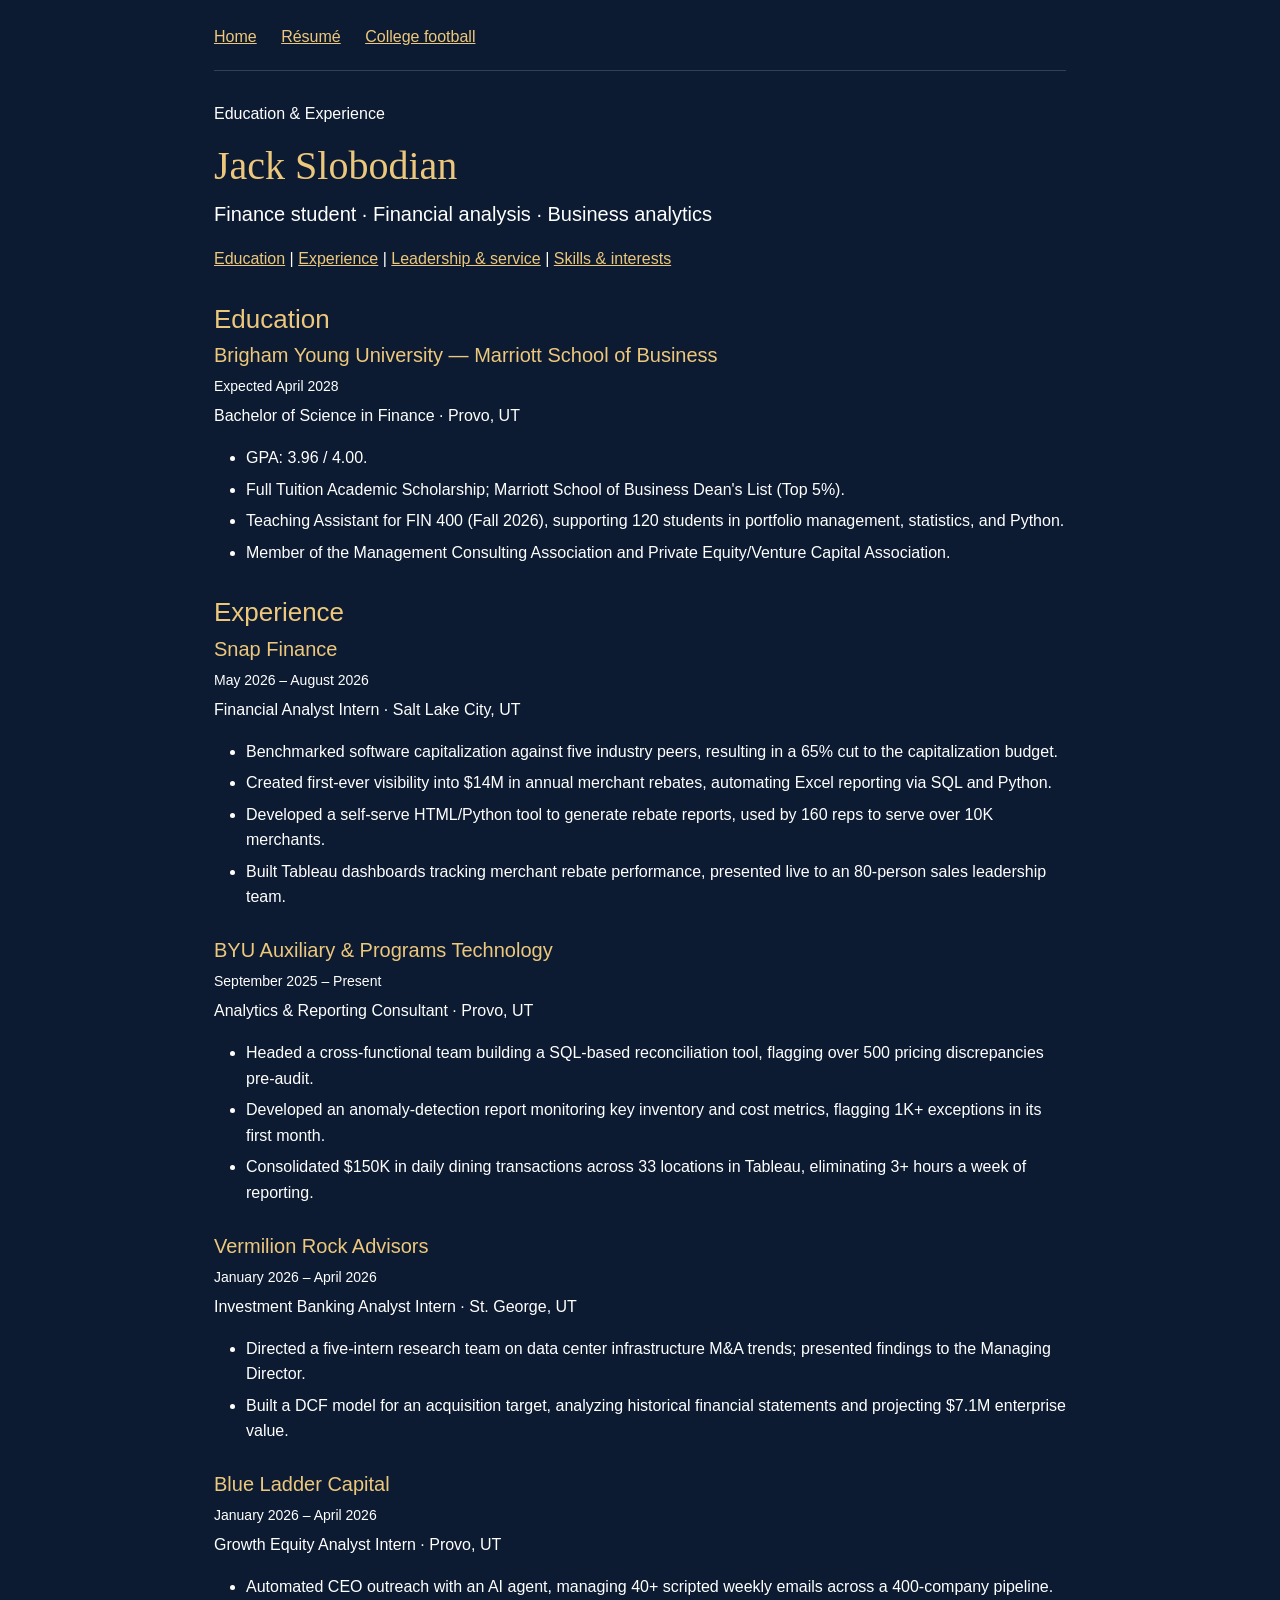
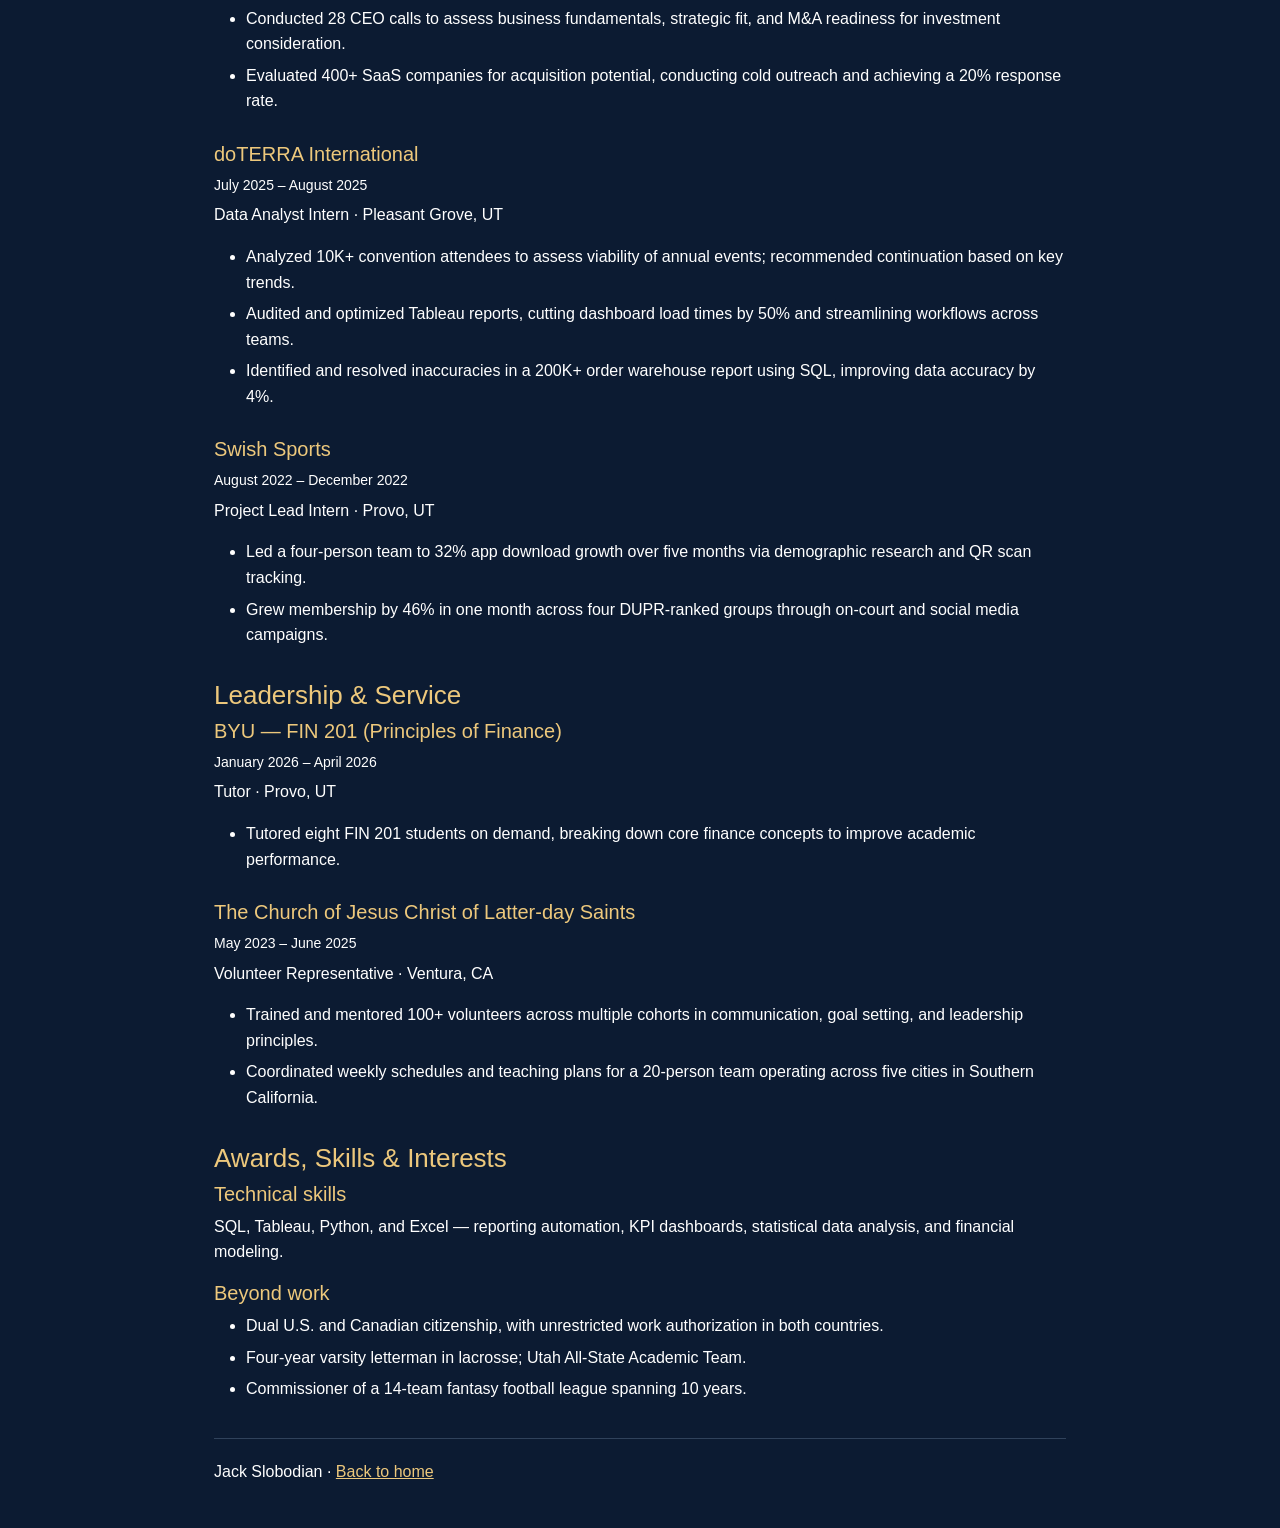
==== resume.html @ d4ab3536 "Add personal website and field-goal game" ====
<!DOCTYPE html>
<html lang="en">
<head>
  <meta charset="UTF-8">
  <meta name="viewport" content="width=device-width, initial-scale=1">
  <meta name="description" content="Education, experience, leadership, and skills of Jack Slobodian.">
  <title>Résumé | Jack Slobodian</title>
  <link href="https://cdn.jsdelivr.net/npm/bootstrap@5.3.3/dist/css/bootstrap.min.css" rel="stylesheet">
  <link href="professional.css" rel="stylesheet">
</head>
<body>
  <a class="skip-link" href="#main">Skip to content</a>
  <main id="main" class="container">
    <nav class="site-nav" aria-label="Main navigation">
      <a href="index.html">Home</a>
      <a href="resume.html" aria-current="page">Résumé</a>
      <a href="scratch.html">College football</a>
    </nav>
    <div>
      <p class="eyebrow">Education &amp; Experience</p>
      <h1>Jack Slobodian</h1>
      <p class="lead">Finance student &middot; Financial analysis &middot; Business analytics</p>
      <nav aria-label="Résumé sections">
        <a href="#education">Education</a> |
        <a href="#experience">Experience</a> |
        <a href="#leadership">Leadership &amp; service</a> |
        <a href="#skills">Skills &amp; interests</a>
      </nav>
    </div>
    <section id="education" class="resume-section">
      <h2>Education</h2>
      <div class="resume-entry">
        <h3>Brigham Young University &mdash; Marriott School of Business</h3>
        <p class="entry-date">Expected April 2028</p>
        <p class="role">Bachelor of Science in Finance &middot; Provo, UT</p>
        <ul>
          <li>GPA: 3.96 / 4.00.</li>
          <li>Full Tuition Academic Scholarship; Marriott School of Business Dean's List (Top 5%).</li>
          <li>Teaching Assistant for FIN 400 (Fall 2026), supporting 120 students in portfolio management, statistics, and Python.</li>
          <li>Member of the Management Consulting Association and Private Equity/Venture Capital Association.</li>
        </ul>
      </div>
    </section>
    <section id="experience" class="resume-section">
      <h2>Experience</h2>
      <div class="resume-entry">
        <h3>Snap Finance</h3>
        <p class="entry-date">May 2026 &ndash; August 2026</p>
        <p class="role">Financial Analyst Intern &middot; Salt Lake City, UT</p>
        <ul>
          <li>Benchmarked software capitalization against five industry peers, resulting in a 65% cut to the capitalization budget.</li>
          <li>Created first-ever visibility into $14M in annual merchant rebates, automating Excel reporting via SQL and Python.</li>
          <li>Developed a self-serve HTML/Python tool to generate rebate reports, used by 160 reps to serve over 10K merchants.</li>
          <li>Built Tableau dashboards tracking merchant rebate performance, presented live to an 80-person sales leadership team.</li>
        </ul>
      </div>
      <div class="resume-entry">
        <h3>BYU Auxiliary &amp; Programs Technology</h3>
        <p class="entry-date">September 2025 &ndash; Present</p>
        <p class="role">Analytics &amp; Reporting Consultant &middot; Provo, UT</p>
        <ul>
          <li>Headed a cross-functional team building a SQL-based reconciliation tool, flagging over 500 pricing discrepancies pre-audit.</li>
          <li>Developed an anomaly-detection report monitoring key inventory and cost metrics, flagging 1K+ exceptions in its first month.</li>
          <li>Consolidated $150K in daily dining transactions across 33 locations in Tableau, eliminating 3+ hours a week of reporting.</li>
        </ul>
      </div>
      <div class="resume-entry">
        <h3>Vermilion Rock Advisors</h3>
        <p class="entry-date">January 2026 &ndash; April 2026</p>
        <p class="role">Investment Banking Analyst Intern &middot; St. George, UT</p>
        <ul>
          <li>Directed a five-intern research team on data center infrastructure M&amp;A trends; presented findings to the Managing Director.</li>
          <li>Built a DCF model for an acquisition target, analyzing historical financial statements and projecting $7.1M enterprise value.</li>
        </ul>
      </div>
      <div class="resume-entry">
        <h3>Blue Ladder Capital</h3>
        <p class="entry-date">January 2026 &ndash; April 2026</p>
        <p class="role">Growth Equity Analyst Intern &middot; Provo, UT</p>
        <ul>
          <li>Automated CEO outreach with an AI agent, managing 40+ scripted weekly emails across a 400-company pipeline.</li>
          <li>Conducted 28 CEO calls to assess business fundamentals, strategic fit, and M&amp;A readiness for investment consideration.</li>
          <li>Evaluated 400+ SaaS companies for acquisition potential, conducting cold outreach and achieving a 20% response rate.</li>
        </ul>
      </div>
      <div class="resume-entry">
        <h3>doTERRA International</h3>
        <p class="entry-date">July 2025 &ndash; August 2025</p>
        <p class="role">Data Analyst Intern &middot; Pleasant Grove, UT</p>
        <ul>
          <li>Analyzed 10K+ convention attendees to assess viability of annual events; recommended continuation based on key trends.</li>
          <li>Audited and optimized Tableau reports, cutting dashboard load times by 50% and streamlining workflows across teams.</li>
          <li>Identified and resolved inaccuracies in a 200K+ order warehouse report using SQL, improving data accuracy by 4%.</li>
        </ul>
      </div>
      <div class="resume-entry">
        <h3>Swish Sports</h3>
        <p class="entry-date">August 2022 &ndash; December 2022</p>
        <p class="role">Project Lead Intern &middot; Provo, UT</p>
        <ul>
          <li>Led a four-person team to 32% app download growth over five months via demographic research and QR scan tracking.</li>
          <li>Grew membership by 46% in one month across four DUPR-ranked groups through on-court and social media campaigns.</li>
        </ul>
      </div>
    </section>
    <section id="leadership" class="resume-section">
      <h2>Leadership &amp; Service</h2>
      <div class="resume-entry">
        <h3>BYU &mdash; FIN 201 (Principles of Finance)</h3>
        <p class="entry-date">January 2026 &ndash; April 2026</p>
        <p class="role">Tutor &middot; Provo, UT</p>
        <ul><li>Tutored eight FIN 201 students on demand, breaking down core finance concepts to improve academic performance.</li></ul>
      </div>
      <div class="resume-entry">
        <h3>The Church of Jesus Christ of Latter-day Saints</h3>
        <p class="entry-date">May 2023 &ndash; June 2025</p>
        <p class="role">Volunteer Representative &middot; Ventura, CA</p>
        <ul>
          <li>Trained and mentored 100+ volunteers across multiple cohorts in communication, goal setting, and leadership principles.</li>
          <li>Coordinated weekly schedules and teaching plans for a 20-person team operating across five cities in Southern California.</li>
        </ul>
      </div>
    </section>
    <section id="skills" class="resume-section">
      <h2>Awards, Skills &amp; Interests</h2>
      <div class="resume-entry">
          <h3>Technical skills</h3>
          <p>SQL, Tableau, Python, and Excel &mdash; reporting automation, KPI dashboards, statistical data analysis, and financial modeling.</p>
          <h3>Beyond work</h3>
          <ul>
            <li>Dual U.S. and Canadian citizenship, with unrestricted work authorization in both countries.</li>
            <li>Four-year varsity letterman in lacrosse; Utah All-State Academic Team.</li>
            <li>Commissioner of a 14-team fantasy football league spanning 10 years.</li>
          </ul>
      </div>
    </section>
    <footer>Jack Slobodian &middot; <a href="index.html">Back to home</a></footer>
  </main>
</body>
</html>
---- professional.css ----
/* Colors and spacing for the two Bootstrap pages. */
body {
  background-color: #0c1b32;
  color: white;
  font-family: Arial, Helvetica, sans-serif;
  line-height: 1.6;
}

.container {
  max-width: 900px;
  padding: 24px;
}

h1, h2, h3 {
  color: #edc87c;
}

h1 {
  font-family: Georgia, 'Times New Roman', serif;
  font-size: 40px;
}

h2 {
  font-size: 26px;
}

h3 {
  font-size: 20px;
}

a {
  color: #edc87c;
}

a:hover {
  color: white;
}

.site-nav {
  border-bottom: 1px solid #30425b;
  padding-bottom: 20px;
  margin-bottom: 30px;
}

.site-nav a {
  display: inline-block;
  margin-right: 20px;
}

.btn-primary {
  background-color: #edc87c;
  border-color: #edc87c;
  color: #0c1b32;
}

.btn-primary:hover {
  background-color: #ffe5af;
  border-color: #ffe5af;
  color: #0c1b32;
}

.home-section, .resume-section {
  margin-top: 32px;
}

.resume-entry {
  margin-bottom: 28px;
}

.entry-date {
  font-size: 14px;
  margin-bottom: 4px;
}

.role {
  margin-top: 6px;
}

li {
  margin-bottom: 6px;
}

footer {
  border-top: 1px solid #30425b;
  margin-top: 36px;
  padding: 20px 0;
}

.skip-link {
  position: absolute;
  left: 16px;
  top: -60px;
  background-color: #edc87c;
  color: #0c1b32;
  padding: 10px;
}

.skip-link:focus {
  top: 10px;
}
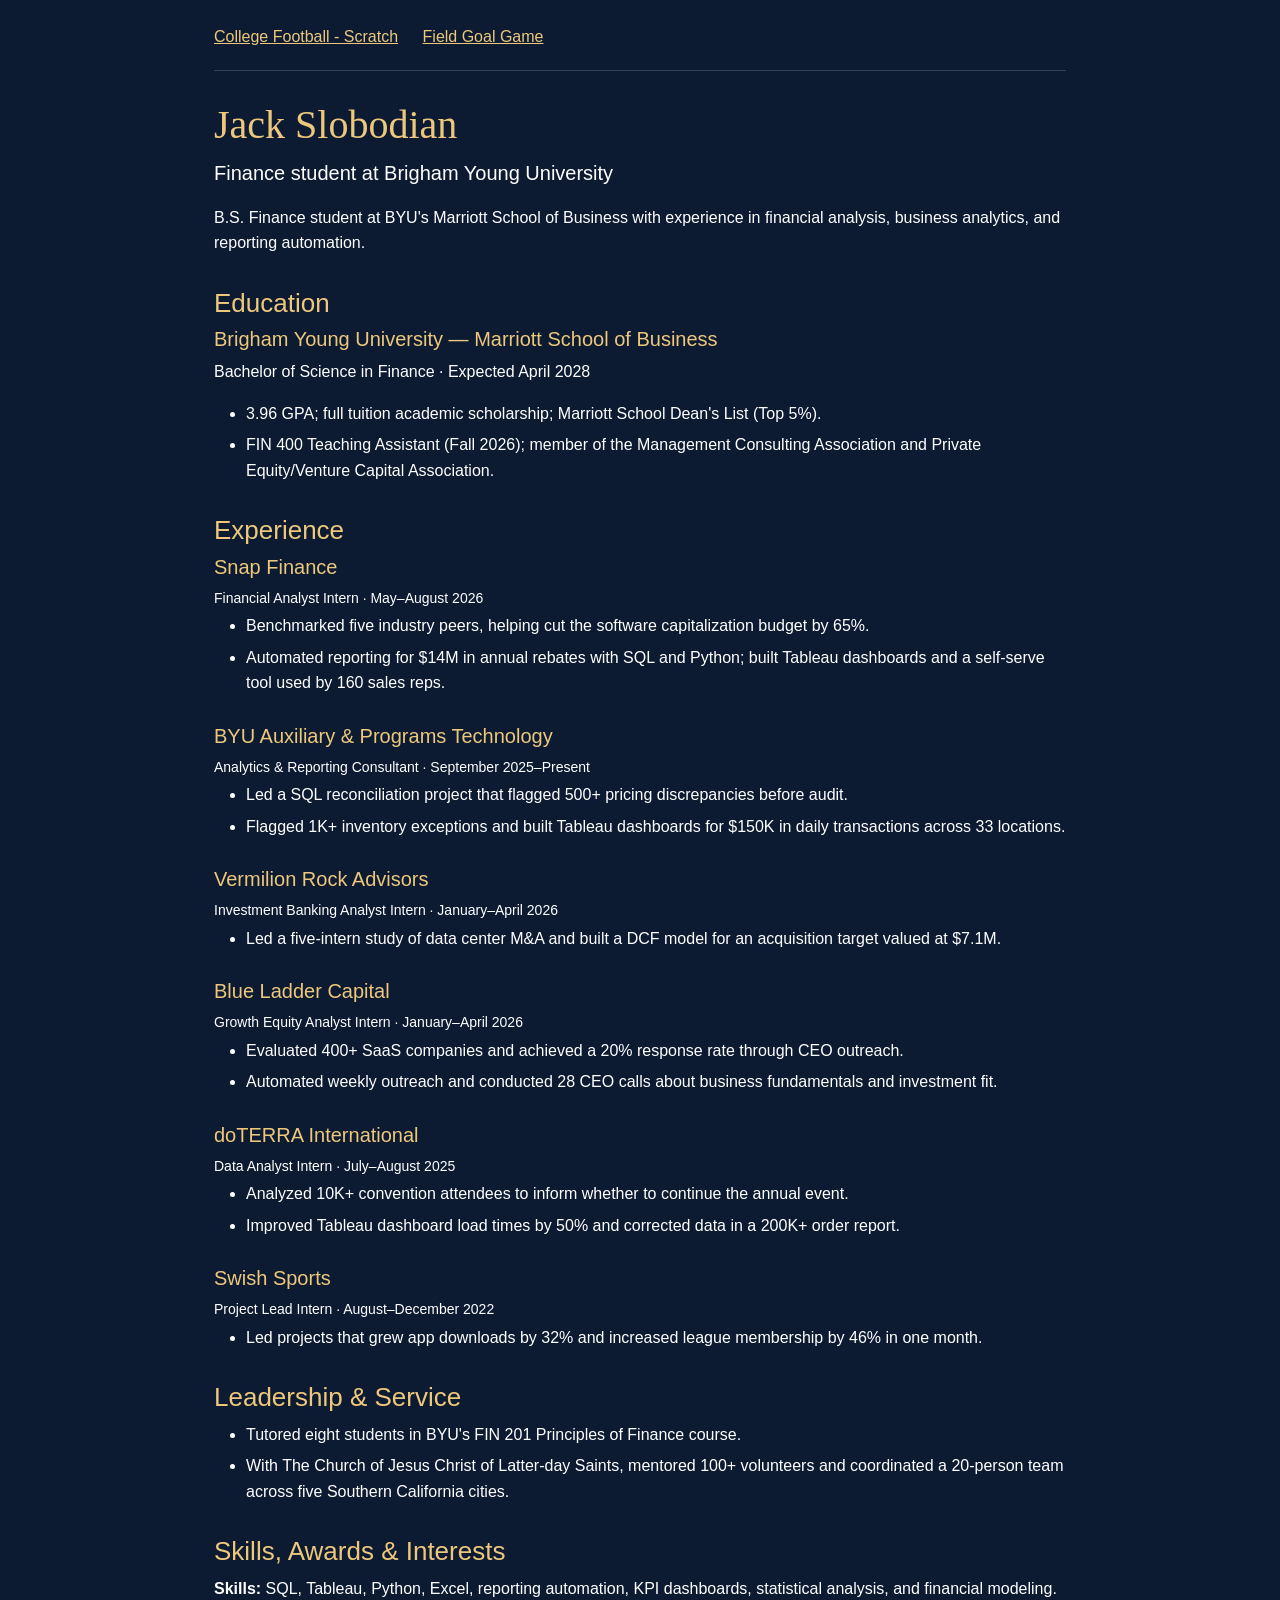
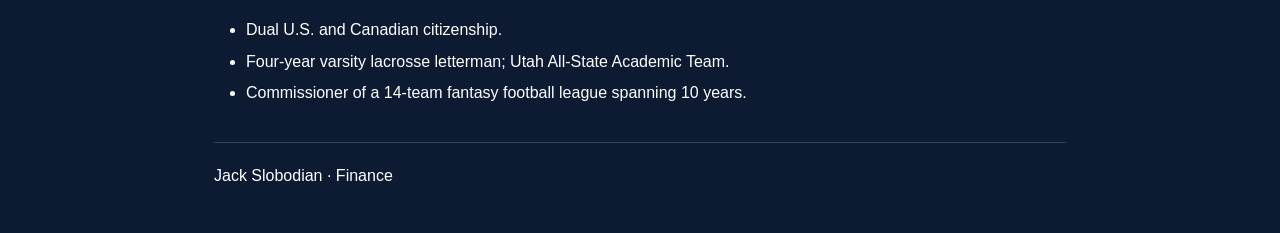
==== commit 61d7e1bc: "Make the résumé the home page" ====
--- a/resume.html
+++ b/resume.html
@@ -3,138 +3,10 @@
 <head>
   <meta charset="UTF-8">
   <meta name="viewport" content="width=device-width, initial-scale=1">
-  <meta name="description" content="Education, experience, leadership, and skills of Jack Slobodian.">
+  <meta http-equiv="refresh" content="0; url=index.html">
   <title>Résumé | Jack Slobodian</title>
-  <link href="https://cdn.jsdelivr.net/npm/bootstrap@5.3.3/dist/css/bootstrap.min.css" rel="stylesheet">
-  <link href="professional.css" rel="stylesheet">
 </head>
 <body>
-  <a class="skip-link" href="#main">Skip to content</a>
-  <main id="main" class="container">
-    <nav class="site-nav" aria-label="Main navigation">
-      <a href="index.html">Home</a>
-      <a href="resume.html" aria-current="page">Résumé</a>
-      <a href="scratch.html">College football</a>
-    </nav>
-    <div>
-      <p class="eyebrow">Education &amp; Experience</p>
-      <h1>Jack Slobodian</h1>
-      <p class="lead">Finance student &middot; Financial analysis &middot; Business analytics</p>
-      <nav aria-label="Résumé sections">
-        <a href="#education">Education</a> |
-        <a href="#experience">Experience</a> |
-        <a href="#leadership">Leadership &amp; service</a> |
-        <a href="#skills">Skills &amp; interests</a>
-      </nav>
-    </div>
-    <section id="education" class="resume-section">
-      <h2>Education</h2>
-      <div class="resume-entry">
-        <h3>Brigham Young University &mdash; Marriott School of Business</h3>
-        <p class="entry-date">Expected April 2028</p>
-        <p class="role">Bachelor of Science in Finance &middot; Provo, UT</p>
-        <ul>
-          <li>GPA: 3.96 / 4.00.</li>
-          <li>Full Tuition Academic Scholarship; Marriott School of Business Dean's List (Top 5%).</li>
-          <li>Teaching Assistant for FIN 400 (Fall 2026), supporting 120 students in portfolio management, statistics, and Python.</li>
-          <li>Member of the Management Consulting Association and Private Equity/Venture Capital Association.</li>
-        </ul>
-      </div>
-    </section>
-    <section id="experience" class="resume-section">
-      <h2>Experience</h2>
-      <div class="resume-entry">
-        <h3>Snap Finance</h3>
-        <p class="entry-date">May 2026 &ndash; August 2026</p>
-        <p class="role">Financial Analyst Intern &middot; Salt Lake City, UT</p>
-        <ul>
-          <li>Benchmarked software capitalization against five industry peers, resulting in a 65% cut to the capitalization budget.</li>
-          <li>Created first-ever visibility into $14M in annual merchant rebates, automating Excel reporting via SQL and Python.</li>
-          <li>Developed a self-serve HTML/Python tool to generate rebate reports, used by 160 reps to serve over 10K merchants.</li>
-          <li>Built Tableau dashboards tracking merchant rebate performance, presented live to an 80-person sales leadership team.</li>
-        </ul>
-      </div>
-      <div class="resume-entry">
-        <h3>BYU Auxiliary &amp; Programs Technology</h3>
-        <p class="entry-date">September 2025 &ndash; Present</p>
-        <p class="role">Analytics &amp; Reporting Consultant &middot; Provo, UT</p>
-        <ul>
-          <li>Headed a cross-functional team building a SQL-based reconciliation tool, flagging over 500 pricing discrepancies pre-audit.</li>
-          <li>Developed an anomaly-detection report monitoring key inventory and cost metrics, flagging 1K+ exceptions in its first month.</li>
-          <li>Consolidated $150K in daily dining transactions across 33 locations in Tableau, eliminating 3+ hours a week of reporting.</li>
-        </ul>
-      </div>
-      <div class="resume-entry">
-        <h3>Vermilion Rock Advisors</h3>
-        <p class="entry-date">January 2026 &ndash; April 2026</p>
-        <p class="role">Investment Banking Analyst Intern &middot; St. George, UT</p>
-        <ul>
-          <li>Directed a five-intern research team on data center infrastructure M&amp;A trends; presented findings to the Managing Director.</li>
-          <li>Built a DCF model for an acquisition target, analyzing historical financial statements and projecting $7.1M enterprise value.</li>
-        </ul>
-      </div>
-      <div class="resume-entry">
-        <h3>Blue Ladder Capital</h3>
-        <p class="entry-date">January 2026 &ndash; April 2026</p>
-        <p class="role">Growth Equity Analyst Intern &middot; Provo, UT</p>
-        <ul>
-          <li>Automated CEO outreach with an AI agent, managing 40+ scripted weekly emails across a 400-company pipeline.</li>
-          <li>Conducted 28 CEO calls to assess business fundamentals, strategic fit, and M&amp;A readiness for investment consideration.</li>
-          <li>Evaluated 400+ SaaS companies for acquisition potential, conducting cold outreach and achieving a 20% response rate.</li>
-        </ul>
-      </div>
-      <div class="resume-entry">
-        <h3>doTERRA International</h3>
-        <p class="entry-date">July 2025 &ndash; August 2025</p>
-        <p class="role">Data Analyst Intern &middot; Pleasant Grove, UT</p>
-        <ul>
-          <li>Analyzed 10K+ convention attendees to assess viability of annual events; recommended continuation based on key trends.</li>
-          <li>Audited and optimized Tableau reports, cutting dashboard load times by 50% and streamlining workflows across teams.</li>
-          <li>Identified and resolved inaccuracies in a 200K+ order warehouse report using SQL, improving data accuracy by 4%.</li>
-        </ul>
-      </div>
-      <div class="resume-entry">
-        <h3>Swish Sports</h3>
-        <p class="entry-date">August 2022 &ndash; December 2022</p>
-        <p class="role">Project Lead Intern &middot; Provo, UT</p>
-        <ul>
-          <li>Led a four-person team to 32% app download growth over five months via demographic research and QR scan tracking.</li>
-          <li>Grew membership by 46% in one month across four DUPR-ranked groups through on-court and social media campaigns.</li>
-        </ul>
-      </div>
-    </section>
-    <section id="leadership" class="resume-section">
-      <h2>Leadership &amp; Service</h2>
-      <div class="resume-entry">
-        <h3>BYU &mdash; FIN 201 (Principles of Finance)</h3>
-        <p class="entry-date">January 2026 &ndash; April 2026</p>
-        <p class="role">Tutor &middot; Provo, UT</p>
-        <ul><li>Tutored eight FIN 201 students on demand, breaking down core finance concepts to improve academic performance.</li></ul>
-      </div>
-      <div class="resume-entry">
-        <h3>The Church of Jesus Christ of Latter-day Saints</h3>
-        <p class="entry-date">May 2023 &ndash; June 2025</p>
-        <p class="role">Volunteer Representative &middot; Ventura, CA</p>
-        <ul>
-          <li>Trained and mentored 100+ volunteers across multiple cohorts in communication, goal setting, and leadership principles.</li>
-          <li>Coordinated weekly schedules and teaching plans for a 20-person team operating across five cities in Southern California.</li>
-        </ul>
-      </div>
-    </section>
-    <section id="skills" class="resume-section">
-      <h2>Awards, Skills &amp; Interests</h2>
-      <div class="resume-entry">
-          <h3>Technical skills</h3>
-          <p>SQL, Tableau, Python, and Excel &mdash; reporting automation, KPI dashboards, statistical data analysis, and financial modeling.</p>
-          <h3>Beyond work</h3>
-          <ul>
-            <li>Dual U.S. and Canadian citizenship, with unrestricted work authorization in both countries.</li>
-            <li>Four-year varsity letterman in lacrosse; Utah All-State Academic Team.</li>
-            <li>Commissioner of a 14-team fantasy football league spanning 10 years.</li>
-          </ul>
-      </div>
-    </section>
-    <footer>Jack Slobodian &middot; <a href="index.html">Back to home</a></footer>
-  </main>
+  <p>The résumé is now the <a href="index.html">home page</a>.</p>
 </body>
 </html>
